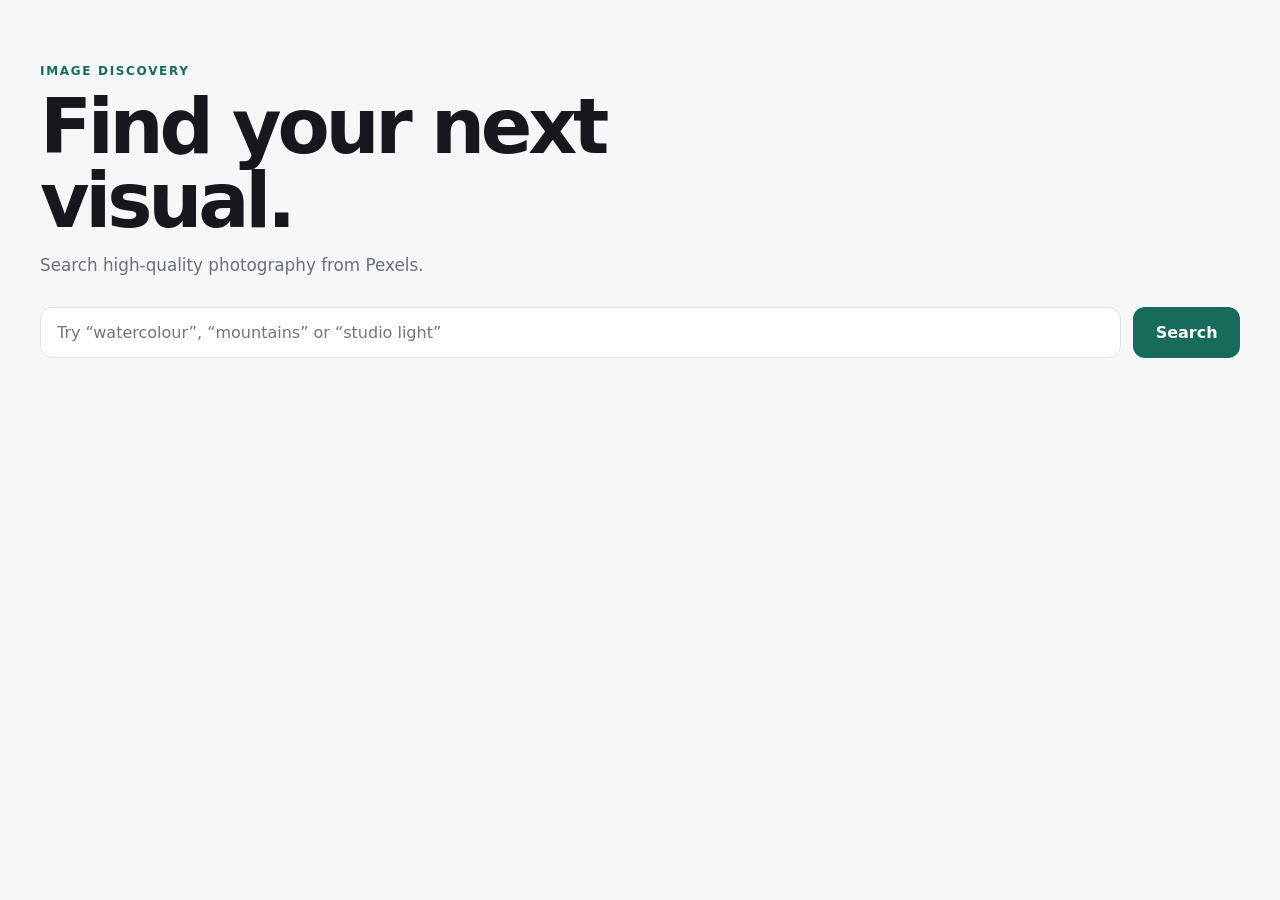
==== index.html @ 50cb4195 "Add files via upload" ====
<!doctype html>
<html lang="en">
<head>
  <meta charset="UTF-8">
  <meta name="viewport" content="width=device-width, initial-scale=1.0">
  <meta name="description" content="Search high-quality photos from Pexels.">
  <title>Pexels Image Search</title>
  <link rel="stylesheet" href="styles.css">
</head>
<body>
  <main class="container">
    <header class="hero">
      <p class="eyebrow">IMAGE DISCOVERY</p>
      <h1>Find your next visual.</h1>
      <p class="intro">Search high-quality photography from Pexels.</p>
    </header>

    <form id="search-form" class="search-form" role="search">
      <label class="sr-only" for="search-input">Search photos</label>
      <input
        id="search-input"
        name="query"
        type="search"
        placeholder="Try “watercolour”, “mountains” or “studio light”"
        autocomplete="off"
        required
      >
      <button type="submit">Search</button>
    </form>

    <div id="status" class="status" role="status" aria-live="polite"></div>
    <section id="results" class="results-grid" aria-label="Search results"></section>
  </main>

  <template id="photo-template">
    <article class="photo-card">
      <a class="photo-link" target="_blank" rel="noopener noreferrer">
        <img class="photo" loading="lazy" decoding="async" alt="">
        <div class="photo-details">
          <span class="photographer"></span>
          <span class="view-label">View on Pexels →</span>
        </div>
      </a>
    </article>
  </template>

  <script src="script.js" defer></script>
</body>
</html>
---- styles.css ----
:root {
  color-scheme: light;
  --background: #f6f7f8;
  --surface: #ffffff;
  --text: #16181d;
  --muted: #68707c;
  --accent: #176b5b;
  --accent-hover: #105447;
  --border: #dfe3e8;
  --shadow: 0 12px 30px rgb(25 33 45 / 8%);
}

* { box-sizing: border-box; }

body {
  margin: 0;
  min-width: 320px;
  min-height: 100vh;
  background: var(--background);
  color: var(--text);
  font-family: Inter, ui-sans-serif, system-ui, -apple-system, BlinkMacSystemFont, "Segoe UI", sans-serif;
}

.container {
  width: min(1200px, calc(100% - 2rem));
  margin-inline: auto;
  padding: 4rem 0;
}

.hero { max-width: 680px; }

.eyebrow {
  margin: 0 0 0.75rem;
  color: var(--accent);
  font-size: 0.75rem;
  font-weight: 800;
  letter-spacing: 0.14em;
}

h1 {
  margin: 0;
  font-size: clamp(2.25rem, 7vw, 4.75rem);
  line-height: 0.98;
  letter-spacing: -0.055em;
}

.intro {
  margin: 1rem 0 0;
  color: var(--muted);
  font-size: 1.05rem;
}

.search-form {
  display: flex;
  gap: 0.75rem;
  margin: 2rem 0 1.25rem;
}

.search-form input {
  width: 100%;
  min-width: 0;
  padding: 0.95rem 1rem;
  border: 1px solid var(--border);
  border-radius: 0.75rem;
  background: var(--surface);
  color: var(--text);
  font: inherit;
  outline: none;
}

.search-form input:focus {
  border-color: var(--accent);
  box-shadow: 0 0 0 3px rgb(23 107 91 / 15%);
}

.search-form button {
  padding: 0.95rem 1.4rem;
  border: 0;
  border-radius: 0.75rem;
  background: var(--accent);
  color: #fff;
  font: inherit;
  font-weight: 700;
  cursor: pointer;
}

.search-form button:hover { background: var(--accent-hover); }
.search-form button:disabled { cursor: wait; opacity: 0.65; }

.status {
  min-height: 1.5rem;
  margin-bottom: 1rem;
  color: var(--muted);
}

.status.error { color: #a12622; }

.loader {
  display: inline-block;
  width: 1rem;
  height: 1rem;
  margin-right: 0.5rem;
  border: 2px solid var(--border);
  border-top-color: var(--accent);
  border-radius: 50%;
  vertical-align: -0.15rem;
  animation: spin 0.75s linear infinite;
}

@keyframes spin { to { transform: rotate(360deg); } }

.results-grid {
  display: grid;
  grid-template-columns: repeat(auto-fill, minmax(240px, 1fr));
  gap: 1rem;
}

.photo-card {
  overflow: hidden;
  border: 1px solid var(--border);
  border-radius: 1rem;
  background: var(--surface);
  box-shadow: var(--shadow);
}

.photo-link { color: inherit; text-decoration: none; }

.photo {
  display: block;
  width: 100%;
  aspect-ratio: 4 / 3;
  object-fit: cover;
  background: var(--border);
  transition: transform 180ms ease;
}

.photo-card:hover .photo { transform: scale(1.025); }

.photo-details {
  display: flex;
  justify-content: space-between;
  gap: 1rem;
  padding: 0.85rem 1rem;
  font-size: 0.83rem;
}

.photographer { font-weight: 700; }
.view-label { color: var(--muted); white-space: nowrap; }

.sr-only {
  position: absolute;
  width: 1px;
  height: 1px;
  padding: 0;
  margin: -1px;
  overflow: hidden;
  clip: rect(0, 0, 0, 0);
  white-space: nowrap;
  border: 0;
}

@media (max-width: 560px) {
  .container { padding: 2.5rem 0; }
  .search-form { flex-direction: column; }
  .search-form button { width: 100%; }
  .results-grid { grid-template-columns: repeat(2, minmax(0, 1fr)); }
  .photo-details { display: block; }
  .view-label { display: none; }
}
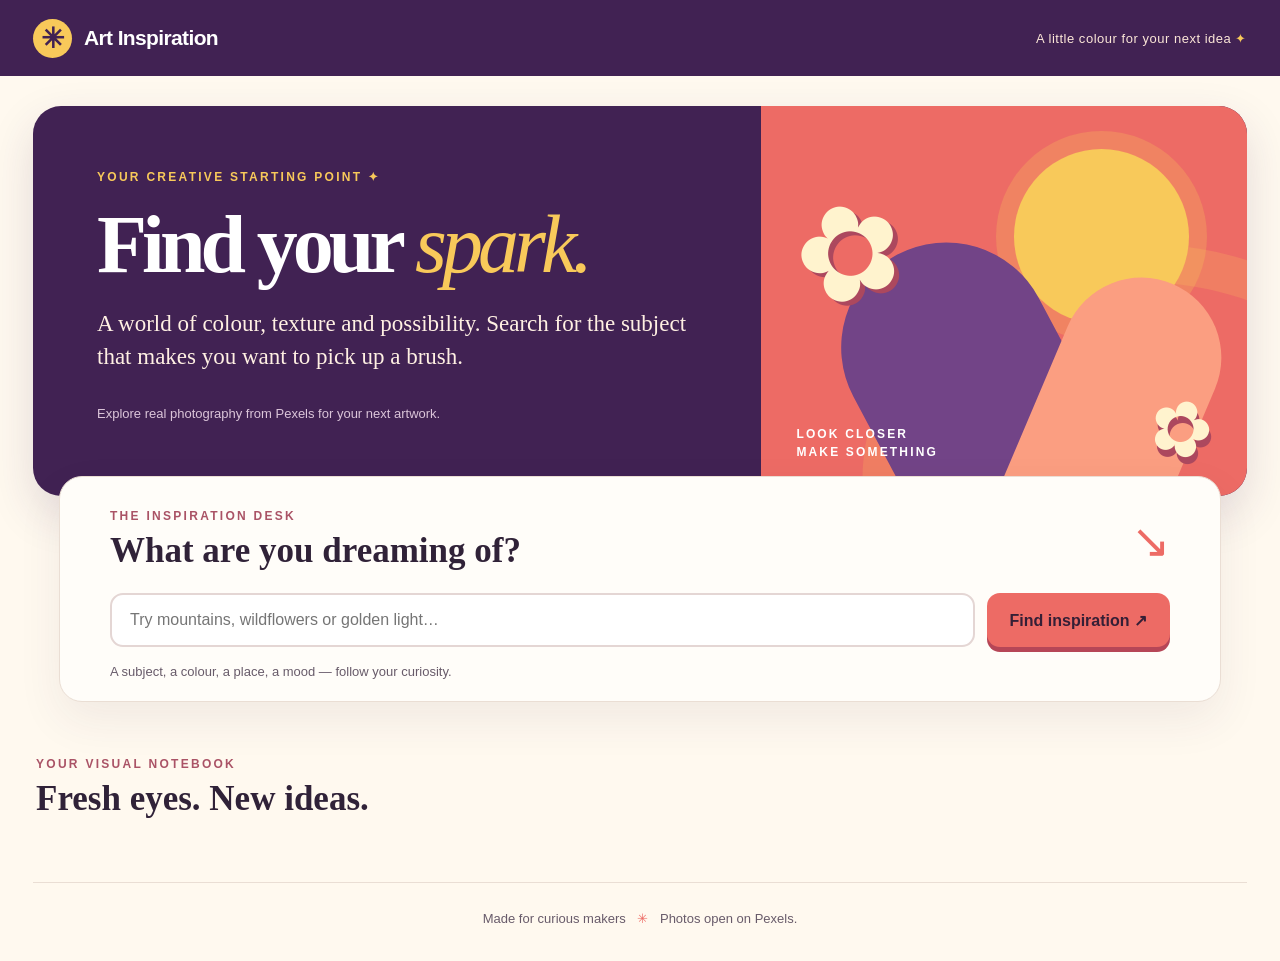
==== commit 39152842: "Add files via upload" ====
--- a/index.html
+++ b/index.html
@@ -3,33 +3,50 @@
 <head>
   <meta charset="UTF-8">
   <meta name="viewport" content="width=device-width, initial-scale=1.0">
-  <meta name="description" content="Search high-quality photos from Pexels.">
-  <title>Pexels Image Search</title>
+  <meta name="description" content="A colourful place to find photographic inspiration for your next artwork.">
+  <meta name="theme-color" content="#412253">
+  <title>Art Inspiration | Find your spark</title>
   <link rel="stylesheet" href="styles.css">
 </head>
 <body>
+  <header class="site-header">
+    <div class="header-inner">
+      <a class="brand" href="/" aria-label="Art Inspiration home"><span class="brand-mark" aria-hidden="true">✳</span> Art Inspiration</a>
+      <span class="header-note">A little colour for your next idea <span aria-hidden="true">✦</span></span>
+    </div>
+  </header>
   <main class="container">
     <header class="hero">
-      <p class="eyebrow">IMAGE DISCOVERY</p>
-      <h1>Find your next visual.</h1>
-      <p class="intro">Search high-quality photography from Pexels.</p>
+      <div class="hero-copy">
+        <p class="eyebrow">YOUR CREATIVE STARTING POINT <span aria-hidden="true">✦</span></p>
+        <h1>Find your <em>spark.</em></h1>
+        <p class="intro">A world of colour, texture and possibility. Search for the subject that makes you want to pick up a brush.</p>
+        <p class="hero-footnote">Explore real photography from Pexels for your next artwork.</p>
+      </div>
+      <div class="artwork" aria-hidden="true"><div class="sun"></div><div class="arch arch-one"></div><div class="arch arch-two"></div><div class="flower flower-one">✿</div><div class="flower flower-two">✿</div><span class="artwork-caption">LOOK CLOSER<br>MAKE SOMETHING</span></div>
     </header>
 
+    <section class="search-panel" aria-label="Find inspiration">
+      <div class="search-heading"><div><p class="section-kicker">THE INSPIRATION DESK</p><h2>What are you dreaming of?</h2></div><span class="handdrawn" aria-hidden="true">↘</span></div>
+
     <form id="search-form" class="search-form" role="search">
-      <label class="sr-only" for="search-input">Search photos</label>
+      <label class="sr-only" for="search-input">Search photos for art inspiration</label>
       <input
         id="search-input"
         name="query"
         type="search"
-        placeholder="Try “watercolour”, “mountains” or “studio light”"
+        placeholder="Try mountains, wildflowers or golden light…"
         autocomplete="off"
         required
       >
-      <button type="submit">Search</button>
+      <button type="submit">Find inspiration <span aria-hidden="true">↗</span></button>
     </form>
+    <p class="search-hint">A subject, a colour, a place, a mood — follow your curiosity.</p>
+    </section>
 
     <div id="status" class="status" role="status" aria-live="polite"></div>
-    <section id="results" class="results-grid" aria-label="Search results"></section>
+    <section class="gallery-section" aria-label="Search results"><div class="gallery-heading"><p class="section-kicker">YOUR VISUAL NOTEBOOK</p><h2>Fresh eyes. New ideas.</h2></div><div id="results" class="results-grid"></div></section>
+    <footer>Made for curious makers <span aria-hidden="true">✳</span> Photos open on Pexels.</footer>
   </main>
 
   <template id="photo-template">
--- a/styles.css
+++ b/styles.css
@@ -1,169 +1 @@
-:root {
-  color-scheme: light;
-  --background: #f6f7f8;
-  --surface: #ffffff;
-  --text: #16181d;
-  --muted: #68707c;
-  --accent: #176b5b;
-  --accent-hover: #105447;
-  --border: #dfe3e8;
-  --shadow: 0 12px 30px rgb(25 33 45 / 8%);
-}
-
-* { box-sizing: border-box; }
-
-body {
-  margin: 0;
-  min-width: 320px;
-  min-height: 100vh;
-  background: var(--background);
-  color: var(--text);
-  font-family: Inter, ui-sans-serif, system-ui, -apple-system, BlinkMacSystemFont, "Segoe UI", sans-serif;
-}
-
-.container {
-  width: min(1200px, calc(100% - 2rem));
-  margin-inline: auto;
-  padding: 4rem 0;
-}
-
-.hero { max-width: 680px; }
-
-.eyebrow {
-  margin: 0 0 0.75rem;
-  color: var(--accent);
-  font-size: 0.75rem;
-  font-weight: 800;
-  letter-spacing: 0.14em;
-}
-
-h1 {
-  margin: 0;
-  font-size: clamp(2.25rem, 7vw, 4.75rem);
-  line-height: 0.98;
-  letter-spacing: -0.055em;
-}
-
-.intro {
-  margin: 1rem 0 0;
-  color: var(--muted);
-  font-size: 1.05rem;
-}
-
-.search-form {
-  display: flex;
-  gap: 0.75rem;
-  margin: 2rem 0 1.25rem;
-}
-
-.search-form input {
-  width: 100%;
-  min-width: 0;
-  padding: 0.95rem 1rem;
-  border: 1px solid var(--border);
-  border-radius: 0.75rem;
-  background: var(--surface);
-  color: var(--text);
-  font: inherit;
-  outline: none;
-}
-
-.search-form input:focus {
-  border-color: var(--accent);
-  box-shadow: 0 0 0 3px rgb(23 107 91 / 15%);
-}
-
-.search-form button {
-  padding: 0.95rem 1.4rem;
-  border: 0;
-  border-radius: 0.75rem;
-  background: var(--accent);
-  color: #fff;
-  font: inherit;
-  font-weight: 700;
-  cursor: pointer;
-}
-
-.search-form button:hover { background: var(--accent-hover); }
-.search-form button:disabled { cursor: wait; opacity: 0.65; }
-
-.status {
-  min-height: 1.5rem;
-  margin-bottom: 1rem;
-  color: var(--muted);
-}
-
-.status.error { color: #a12622; }
-
-.loader {
-  display: inline-block;
-  width: 1rem;
-  height: 1rem;
-  margin-right: 0.5rem;
-  border: 2px solid var(--border);
-  border-top-color: var(--accent);
-  border-radius: 50%;
-  vertical-align: -0.15rem;
-  animation: spin 0.75s linear infinite;
-}
-
-@keyframes spin { to { transform: rotate(360deg); } }
-
-.results-grid {
-  display: grid;
-  grid-template-columns: repeat(auto-fill, minmax(240px, 1fr));
-  gap: 1rem;
-}
-
-.photo-card {
-  overflow: hidden;
-  border: 1px solid var(--border);
-  border-radius: 1rem;
-  background: var(--surface);
-  box-shadow: var(--shadow);
-}
-
-.photo-link { color: inherit; text-decoration: none; }
-
-.photo {
-  display: block;
-  width: 100%;
-  aspect-ratio: 4 / 3;
-  object-fit: cover;
-  background: var(--border);
-  transition: transform 180ms ease;
-}
-
-.photo-card:hover .photo { transform: scale(1.025); }
-
-.photo-details {
-  display: flex;
-  justify-content: space-between;
-  gap: 1rem;
-  padding: 0.85rem 1rem;
-  font-size: 0.83rem;
-}
-
-.photographer { font-weight: 700; }
-.view-label { color: var(--muted); white-space: nowrap; }
-
-.sr-only {
-  position: absolute;
-  width: 1px;
-  height: 1px;
-  padding: 0;
-  margin: -1px;
-  overflow: hidden;
-  clip: rect(0, 0, 0, 0);
-  white-space: nowrap;
-  border: 0;
-}
-
-@media (max-width: 560px) {
-  .container { padding: 2.5rem 0; }
-  .search-form { flex-direction: column; }
-  .search-form button { width: 100%; }
-  .results-grid { grid-template-columns: repeat(2, minmax(0, 1fr)); }
-  .photo-details { display: block; }
-  .view-label { display: none; }
-}
+:root{color-scheme:light;--plum:#412253;--ink:#302238;--muted:#685b6a;--cream:#fff9ef;--coral:#ed6b65;--yellow:#f8c95a;--line:#eaded4}*{box-sizing:border-box}html{scroll-behavior:smooth}body{margin:0;min-width:320px;background:var(--cream);color:var(--ink);font-family:Trebuchet MS,Arial,sans-serif}button,input{font:inherit}.site-header{background:var(--plum);color:white}.header-inner{max-width:1270px;margin:auto;min-height:76px;padding:12px 28px;display:flex;justify-content:space-between;align-items:center;gap:20px}.brand{color:white;text-decoration:none;font-size:21px;font-weight:900;letter-spacing:-.03em;display:flex;align-items:center;gap:12px}.brand-mark{display:grid;place-items:center;background:var(--yellow);color:var(--plum);height:39px;width:39px;border-radius:50%;font-size:28px}.header-note{color:#fce7d8;font-size:13px;letter-spacing:.04em}.header-note span{color:var(--yellow)}.container{max-width:1270px;margin:auto;padding:30px 28px 0}.hero{min-height:390px;display:grid;grid-template-columns:1.2fr .8fr;overflow:hidden;border-radius:28px;background:var(--plum);color:white;box-shadow:0 18px 45px #41225325}.hero-copy{padding:clamp(32px,5vw,68px);position:relative;z-index:1}.eyebrow,.section-kicker{font-size:12px;font-weight:900;letter-spacing:.19em;text-transform:uppercase}.eyebrow{color:var(--yellow);margin:0 0 20px}.hero h1{font-family:Georgia,serif;font-weight:700;font-size:clamp(54px,6.4vw,92px);line-height:.99;letter-spacing:-.06em;margin:0}.hero h1 em{color:var(--yellow);font-weight:400}.intro{font-family:Georgia,serif;font-size:clamp(18px,2vw,23px);line-height:1.45;max-width:600px;color:#fff0e3;margin:22px 0}.hero-footnote{font-size:13px;color:#dbc5d9;margin:32px 0 0}.artwork{position:relative;min-height:390px;background:#ed6b65;overflow:hidden}.artwork:before{content:"";position:absolute;inset:-40px;border:38px solid #f8c95a33;border-radius:50%;transform:translate(25%,38%)}.sun{position:absolute;width:175px;height:175px;background:#f8c95a;border-radius:50%;right:12%;top:11%;box-shadow:0 0 0 18px #f8c95a40}.arch{position:absolute;border-radius:210px 210px 0 0;bottom:-60px;transform:rotate(-28deg)}.arch-one{height:320px;width:210px;background:#724487;right:35%}.arch-two{height:300px;width:160px;background:#fb9e81;right:11%;bottom:-76px;transform:rotate(23deg)}.flower{position:absolute;z-index:2;color:#fff3ce;text-shadow:4px 6px 0 #ac485e}.flower-one{font-size:130px;top:18%;left:7%;transform:rotate(-20deg)}.flower-two{font-size:76px;bottom:6%;right:7%;transform:rotate(20deg)}.artwork-caption{position:absolute;bottom:35px;left:35px;z-index:3;color:white;font-size:12px;line-height:1.5;font-weight:900;letter-spacing:.18em}.search-panel{position:relative;margin:-20px auto 0;width:calc(100% - 52px);padding:32px clamp(20px,4vw,50px) 22px;background:#fffdf9;border:1px solid var(--line);border-radius:23px;box-shadow:0 18px 45px #41225313}.search-heading{display:flex;justify-content:space-between;align-items:center}.section-kicker{color:#aa5366;margin:0 0 8px}.search-heading h2,.gallery-heading h2{font-family:Georgia,serif;font-size:clamp(25px,3vw,35px);line-height:1.15;margin:0}.handdrawn{font-size:47px;color:var(--coral);line-height:1}.search-form{display:flex;gap:12px;margin-top:22px}.search-form input{flex:1;min-width:0;padding:16px 18px;border:2px solid #e4d6d4;border-radius:13px;background:#fff;color:var(--ink);outline:none}.search-form input:focus{border-color:#a35da7;box-shadow:0 0 0 3px #a35da72b}.search-form button{border:0;background:var(--coral);color:#351f36;border-radius:13px;padding:16px 23px;font-weight:900;white-space:nowrap;cursor:pointer;box-shadow:0 5px 0 #b64657}.search-form button:hover{background:var(--yellow);box-shadow:0 5px 0 #c89736}.search-form button:focus-visible,.brand:focus-visible,.photo-link:focus-visible{outline:3px solid #9557a6;outline-offset:3px}.search-form button:disabled{opacity:.65;cursor:wait}.search-hint{color:var(--muted);font-size:13px;margin:17px 0 0}.status{min-height:27px;margin:28px 26px 0;color:var(--muted);font-size:14px}.status.error{color:#a12622}.loader{display:inline-block;width:1rem;height:1rem;margin-right:.5rem;border:2px solid var(--line);border-top-color:var(--coral);border-radius:50%;vertical-align:-.15rem;animation:spin .75s linear infinite}@keyframes spin{to{transform:rotate(360deg)}}.gallery-section{padding:0 0 42px}.gallery-heading{margin:0 0 20px;padding:0 3px}.results-grid{display:grid;grid-template-columns:repeat(auto-fill,minmax(245px,1fr));gap:18px}.photo-card{background:#fff;border:1px solid var(--line);border-radius:16px;overflow:hidden;box-shadow:0 7px 22px #41225313;transition:transform .18s ease,box-shadow .18s ease}.photo-card:hover{transform:translateY(-4px);box-shadow:0 15px 30px #41225325}.photo-link{display:block;color:inherit;text-decoration:none}.photo{display:block;width:100%;aspect-ratio:4/3;object-fit:cover;background:#eedfd7}.photo-details{display:flex;align-items:center;justify-content:space-between;gap:8px;padding:12px 15px;font-size:12px}.photographer{font-weight:800;overflow:hidden;text-overflow:ellipsis;white-space:nowrap}.view-label{color:#a34a5d;white-space:nowrap;font-weight:800}footer{border-top:1px solid var(--line);padding:28px 0 35px;color:var(--muted);text-align:center;font-size:13px}footer span{color:var(--coral);padding:0 8px}.sr-only{position:absolute;width:1px;height:1px;padding:0;margin:-1px;overflow:hidden;clip:rect(0,0,0,0);white-space:nowrap;border:0}@media(max-width:760px){.hero{grid-template-columns:1fr}.hero-copy{padding:38px 30px}.artwork{min-height:155px}.artwork .sun{width:95px;height:95px;top:8%;right:16%}.artwork .arch-one{height:240px;right:42%}.artwork .arch-two{height:220px;right:12%}.flower-one{font-size:80px;top:-18%}.flower-two{font-size:60px;bottom:0}.artwork-caption{bottom:12px;left:22px}.header-note{display:none}.container{padding:18px 16px 0}.search-panel{width:calc(100% - 16px);padding:25px 20px 20px}.status{margin:26px 8px 0}}@media(max-width:560px){.search-form{flex-direction:column}.search-form button{width:100%}.handdrawn{display:none}.results-grid{grid-template-columns:repeat(2,minmax(0,1fr));gap:10px}.photo-details{padding:10px}.view-label{display:none}.hero h1{font-size:clamp(49px,12vw,70px)}.hero-footnote{margin-top:20px}}@media(prefers-reduced-motion:reduce){*,*:before,*:after{animation-duration:.01ms!important;transition-duration:.01ms!important;scroll-behavior:auto!important}}
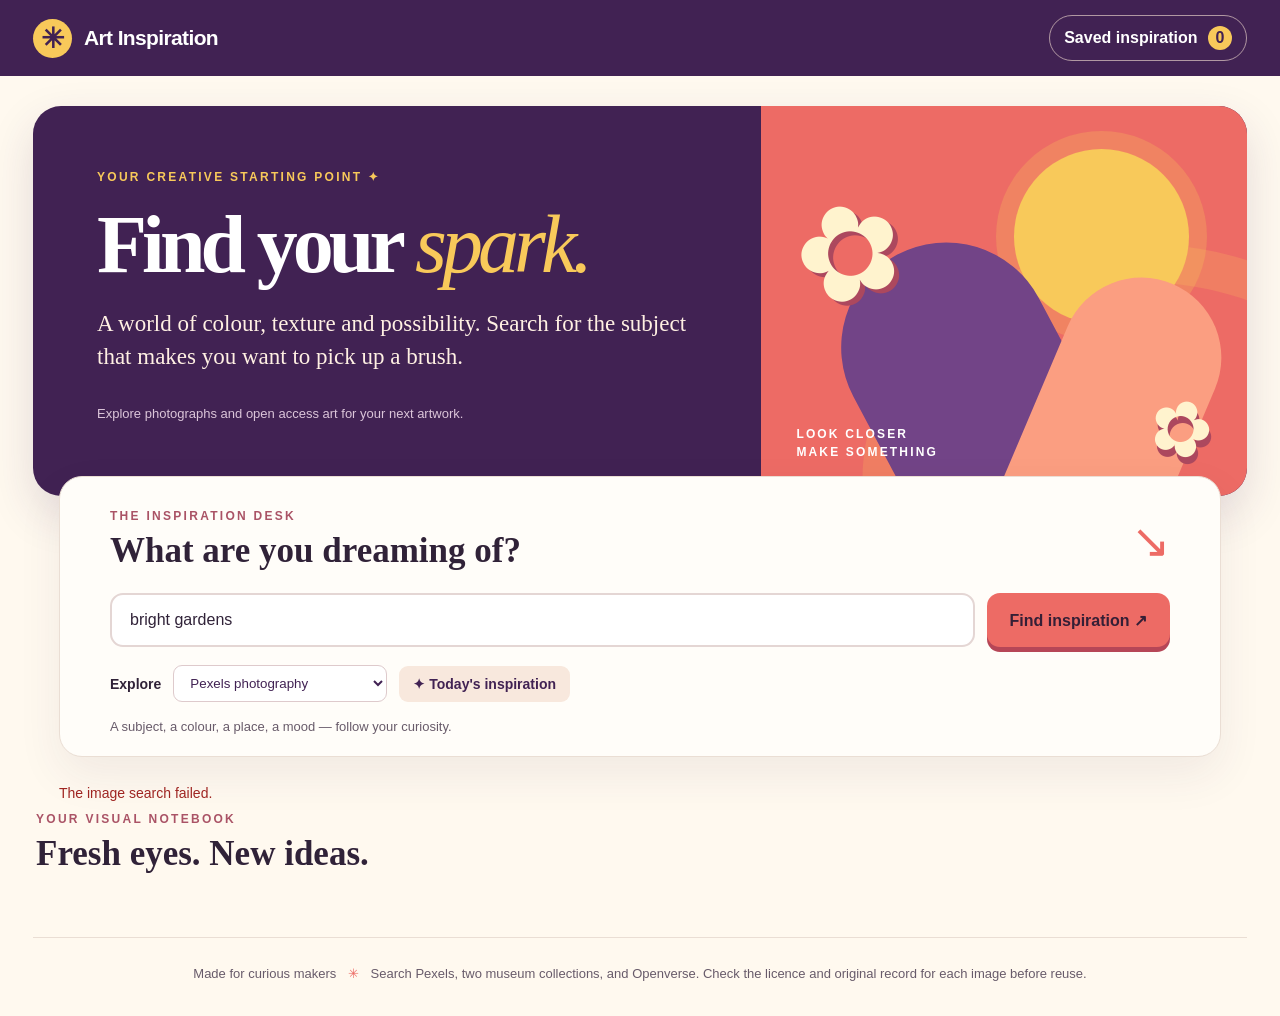
==== commit 4196fff8: "Add files via upload" ====
--- a/index.html
+++ b/index.html
@@ -6,13 +6,14 @@
   <meta name="description" content="A colourful place to find photographic inspiration for your next artwork.">
   <meta name="theme-color" content="#412253">
   <title>Art Inspiration | Find your spark</title>
+  <link rel="icon" type="image/svg+xml" href="favicon.svg">
   <link rel="stylesheet" href="styles.css">
 </head>
 <body>
   <header class="site-header">
     <div class="header-inner">
       <a class="brand" href="/" aria-label="Art Inspiration home"><span class="brand-mark" aria-hidden="true">✳</span> Art Inspiration</a>
-      <span class="header-note">A little colour for your next idea <span aria-hidden="true">✦</span></span>
+      <button id="saved-toggle" class="header-action" type="button">Saved inspiration <span id="saved-count">0</span></button>
     </div>
   </header>
   <main class="container">
@@ -21,7 +22,7 @@
         <p class="eyebrow">YOUR CREATIVE STARTING POINT <span aria-hidden="true">✦</span></p>
         <h1>Find your <em>spark.</em></h1>
         <p class="intro">A world of colour, texture and possibility. Search for the subject that makes you want to pick up a brush.</p>
-        <p class="hero-footnote">Explore real photography from Pexels for your next artwork.</p>
+        <p class="hero-footnote">Explore photographs and open access art for your next artwork.</p>
       </div>
       <div class="artwork" aria-hidden="true"><div class="sun"></div><div class="arch arch-one"></div><div class="arch arch-two"></div><div class="flower flower-one">✿</div><div class="flower flower-two">✿</div><span class="artwork-caption">LOOK CLOSER<br>MAKE SOMETHING</span></div>
     </header>
@@ -30,7 +31,7 @@
       <div class="search-heading"><div><p class="section-kicker">THE INSPIRATION DESK</p><h2>What are you dreaming of?</h2></div><span class="handdrawn" aria-hidden="true">↘</span></div>
 
     <form id="search-form" class="search-form" role="search">
-      <label class="sr-only" for="search-input">Search photos for art inspiration</label>
+      <label class="sr-only" for="search-input">Search images for art inspiration</label>
       <input
         id="search-input"
         name="query"
@@ -41,13 +42,16 @@
       >
       <button type="submit">Find inspiration <span aria-hidden="true">↗</span></button>
     </form>
+    <div class="search-options"><label for="source-select">Explore</label><select id="source-select"><option value="photos">Pexels photography</option><option value="art">Art Institute of Chicago</option><option value="cleveland">Cleveland Museum of Art</option><option value="openverse">Openverse art &amp; illustrations</option></select><button id="daily-button" type="button">✦ Today's inspiration</button></div>
     <p class="search-hint">A subject, a colour, a place, a mood — follow your curiosity.</p>
     </section>
 
     <div id="status" class="status" role="status" aria-live="polite"></div>
     <section class="gallery-section" aria-label="Search results"><div class="gallery-heading"><p class="section-kicker">YOUR VISUAL NOTEBOOK</p><h2>Fresh eyes. New ideas.</h2></div><div id="results" class="results-grid"></div></section>
-    <footer>Made for curious makers <span aria-hidden="true">✳</span> Photos open on Pexels.</footer>
+    <footer>Made for curious makers <span aria-hidden="true">✳</span> Search Pexels, two museum collections, and Openverse. Check the licence and original record for each image before reuse.</footer>
   </main>
+
+  <dialog id="saved-dialog" aria-labelledby="saved-heading"><div class="saved-head"><h2 id="saved-heading">Saved inspiration</h2><button id="saved-close" type="button" aria-label="Close saved inspiration">✕</button></div><p>Saved in this browser on this device. Clearing browser data removes these items.</p><div id="saved-items" class="saved-items"></div></dialog>
 
   <template id="photo-template">
     <article class="photo-card">
@@ -58,6 +62,8 @@
           <span class="view-label">View on Pexels →</span>
         </div>
       </a>
+      <div class="rights-details"><span class="source-name"></span><p class="credit-note"></p><a class="licence-link" target="_blank" rel="noopener noreferrer">View licence &amp; terms ↗</a></div>
+      <button type="button" class="save-photo" aria-label="Save inspiration">♡ Save</button>
     </article>
   </template>
 
--- a/styles.css
+++ b/styles.css
@@ -1 +1,3 @@
 :root{color-scheme:light;--plum:#412253;--ink:#302238;--muted:#685b6a;--cream:#fff9ef;--coral:#ed6b65;--yellow:#f8c95a;--line:#eaded4}*{box-sizing:border-box}html{scroll-behavior:smooth}body{margin:0;min-width:320px;background:var(--cream);color:var(--ink);font-family:Trebuchet MS,Arial,sans-serif}button,input{font:inherit}.site-header{background:var(--plum);color:white}.header-inner{max-width:1270px;margin:auto;min-height:76px;padding:12px 28px;display:flex;justify-content:space-between;align-items:center;gap:20px}.brand{color:white;text-decoration:none;font-size:21px;font-weight:900;letter-spacing:-.03em;display:flex;align-items:center;gap:12px}.brand-mark{display:grid;place-items:center;background:var(--yellow);color:var(--plum);height:39px;width:39px;border-radius:50%;font-size:28px}.header-note{color:#fce7d8;font-size:13px;letter-spacing:.04em}.header-note span{color:var(--yellow)}.container{max-width:1270px;margin:auto;padding:30px 28px 0}.hero{min-height:390px;display:grid;grid-template-columns:1.2fr .8fr;overflow:hidden;border-radius:28px;background:var(--plum);color:white;box-shadow:0 18px 45px #41225325}.hero-copy{padding:clamp(32px,5vw,68px);position:relative;z-index:1}.eyebrow,.section-kicker{font-size:12px;font-weight:900;letter-spacing:.19em;text-transform:uppercase}.eyebrow{color:var(--yellow);margin:0 0 20px}.hero h1{font-family:Georgia,serif;font-weight:700;font-size:clamp(54px,6.4vw,92px);line-height:.99;letter-spacing:-.06em;margin:0}.hero h1 em{color:var(--yellow);font-weight:400}.intro{font-family:Georgia,serif;font-size:clamp(18px,2vw,23px);line-height:1.45;max-width:600px;color:#fff0e3;margin:22px 0}.hero-footnote{font-size:13px;color:#dbc5d9;margin:32px 0 0}.artwork{position:relative;min-height:390px;background:#ed6b65;overflow:hidden}.artwork:before{content:"";position:absolute;inset:-40px;border:38px solid #f8c95a33;border-radius:50%;transform:translate(25%,38%)}.sun{position:absolute;width:175px;height:175px;background:#f8c95a;border-radius:50%;right:12%;top:11%;box-shadow:0 0 0 18px #f8c95a40}.arch{position:absolute;border-radius:210px 210px 0 0;bottom:-60px;transform:rotate(-28deg)}.arch-one{height:320px;width:210px;background:#724487;right:35%}.arch-two{height:300px;width:160px;background:#fb9e81;right:11%;bottom:-76px;transform:rotate(23deg)}.flower{position:absolute;z-index:2;color:#fff3ce;text-shadow:4px 6px 0 #ac485e}.flower-one{font-size:130px;top:18%;left:7%;transform:rotate(-20deg)}.flower-two{font-size:76px;bottom:6%;right:7%;transform:rotate(20deg)}.artwork-caption{position:absolute;bottom:35px;left:35px;z-index:3;color:white;font-size:12px;line-height:1.5;font-weight:900;letter-spacing:.18em}.search-panel{position:relative;margin:-20px auto 0;width:calc(100% - 52px);padding:32px clamp(20px,4vw,50px) 22px;background:#fffdf9;border:1px solid var(--line);border-radius:23px;box-shadow:0 18px 45px #41225313}.search-heading{display:flex;justify-content:space-between;align-items:center}.section-kicker{color:#aa5366;margin:0 0 8px}.search-heading h2,.gallery-heading h2{font-family:Georgia,serif;font-size:clamp(25px,3vw,35px);line-height:1.15;margin:0}.handdrawn{font-size:47px;color:var(--coral);line-height:1}.search-form{display:flex;gap:12px;margin-top:22px}.search-form input{flex:1;min-width:0;padding:16px 18px;border:2px solid #e4d6d4;border-radius:13px;background:#fff;color:var(--ink);outline:none}.search-form input:focus{border-color:#a35da7;box-shadow:0 0 0 3px #a35da72b}.search-form button{border:0;background:var(--coral);color:#351f36;border-radius:13px;padding:16px 23px;font-weight:900;white-space:nowrap;cursor:pointer;box-shadow:0 5px 0 #b64657}.search-form button:hover{background:var(--yellow);box-shadow:0 5px 0 #c89736}.search-form button:focus-visible,.brand:focus-visible,.photo-link:focus-visible{outline:3px solid #9557a6;outline-offset:3px}.search-form button:disabled{opacity:.65;cursor:wait}.search-hint{color:var(--muted);font-size:13px;margin:17px 0 0}.status{min-height:27px;margin:28px 26px 0;color:var(--muted);font-size:14px}.status.error{color:#a12622}.loader{display:inline-block;width:1rem;height:1rem;margin-right:.5rem;border:2px solid var(--line);border-top-color:var(--coral);border-radius:50%;vertical-align:-.15rem;animation:spin .75s linear infinite}@keyframes spin{to{transform:rotate(360deg)}}.gallery-section{padding:0 0 42px}.gallery-heading{margin:0 0 20px;padding:0 3px}.results-grid{display:grid;grid-template-columns:repeat(auto-fill,minmax(245px,1fr));gap:18px}.photo-card{background:#fff;border:1px solid var(--line);border-radius:16px;overflow:hidden;box-shadow:0 7px 22px #41225313;transition:transform .18s ease,box-shadow .18s ease}.photo-card:hover{transform:translateY(-4px);box-shadow:0 15px 30px #41225325}.photo-link{display:block;color:inherit;text-decoration:none}.photo{display:block;width:100%;aspect-ratio:4/3;object-fit:cover;background:#eedfd7}.photo-details{display:flex;align-items:center;justify-content:space-between;gap:8px;padding:12px 15px;font-size:12px}.photographer{font-weight:800;overflow:hidden;text-overflow:ellipsis;white-space:nowrap}.view-label{color:#a34a5d;white-space:nowrap;font-weight:800}footer{border-top:1px solid var(--line);padding:28px 0 35px;color:var(--muted);text-align:center;font-size:13px}footer span{color:var(--coral);padding:0 8px}.sr-only{position:absolute;width:1px;height:1px;padding:0;margin:-1px;overflow:hidden;clip:rect(0,0,0,0);white-space:nowrap;border:0}@media(max-width:760px){.hero{grid-template-columns:1fr}.hero-copy{padding:38px 30px}.artwork{min-height:155px}.artwork .sun{width:95px;height:95px;top:8%;right:16%}.artwork .arch-one{height:240px;right:42%}.artwork .arch-two{height:220px;right:12%}.flower-one{font-size:80px;top:-18%}.flower-two{font-size:60px;bottom:0}.artwork-caption{bottom:12px;left:22px}.header-note{display:none}.container{padding:18px 16px 0}.search-panel{width:calc(100% - 16px);padding:25px 20px 20px}.status{margin:26px 8px 0}}@media(max-width:560px){.search-form{flex-direction:column}.search-form button{width:100%}.handdrawn{display:none}.results-grid{grid-template-columns:repeat(2,minmax(0,1fr));gap:10px}.photo-details{padding:10px}.view-label{display:none}.hero h1{font-size:clamp(49px,12vw,70px)}.hero-footnote{margin-top:20px}}@media(prefers-reduced-motion:reduce){*,*:before,*:after{animation-duration:.01ms!important;transition-duration:.01ms!important;scroll-behavior:auto!important}}
+.header-action{border:1px solid #fce7d899;color:white;background:transparent;border-radius:24px;padding:10px 14px;font-weight:800;cursor:pointer}.header-action span{display:inline-grid;place-items:center;background:var(--yellow);color:var(--plum);min-width:24px;height:24px;border-radius:50%;margin-left:6px}.search-options{display:flex;align-items:center;gap:12px;flex-wrap:wrap;margin-top:18px;font-size:14px;font-weight:800}.search-options select{background:white;color:var(--plum);padding:9px 12px;border:1px solid #decacc;border-radius:9px}.search-options button{background:#f8e8dd;color:var(--plum);padding:10px 14px;border:0;border-radius:9px;font-weight:800;cursor:pointer}.search-options button:hover{background:var(--yellow)}.photo-card{position:relative}.save-photo{position:absolute;right:10px;top:10px;border:0;border-radius:99px;background:#fffdf9;color:var(--plum);padding:8px 11px;font-weight:800;box-shadow:0 2px 9px #0004;cursor:pointer}.save-photo[aria-pressed=true]{background:var(--yellow)}dialog{border:0;border-radius:18px;max-height:85vh;width:min(680px,calc(100% - 24px));padding:25px;color:var(--ink);box-shadow:0 20px 70px #20142880}dialog::backdrop{background:#281b36a8}.saved-head{display:flex;justify-content:space-between;align-items:center}.saved-head h2{font-family:Georgia,serif;margin:0}.saved-head button{border:0;background:none;font-size:22px;cursor:pointer}.saved-items{display:grid;gap:10px;max-height:60vh;overflow:auto;margin-top:16px}.saved-row{display:grid;grid-template-columns:70px 1fr auto;gap:12px;align-items:center;border:1px solid var(--line);padding:8px;border-radius:12px}.saved-row img{width:70px;height:65px;object-fit:cover;border-radius:8px}.saved-row a{color:var(--plum);font-size:14px}.saved-row button{border:0;border-radius:7px;background:#f8e8dd;padding:9px;cursor:pointer}@media(max-width:560px){.header-inner{padding:10px 15px}.brand{font-size:17px}.header-action{font-size:12px;padding:7px}.saved-row{grid-template-columns:48px 1fr auto;gap:7px}.saved-row img{width:48px;height:50px}.saved-row a{font-size:12px}}
+.rights-details{border-top:1px solid var(--line);padding:10px 15px 14px;min-height:104px;font-size:12px;line-height:1.45}.source-name{display:block;font-weight:900;color:#793c63}.credit-note{margin:5px 0;color:var(--muted)}.licence-link{color:#9a3c54;font-weight:800;text-decoration:underline;text-underline-offset:2px}.saved-info{min-width:0;display:grid;gap:3px}.saved-info a,.saved-info small{overflow-wrap:anywhere}.saved-info small{color:var(--muted);font-size:11px}.search-options select{max-width:min(100%,320px)}@media(max-width:560px){.rights-details{padding:9px;min-height:125px;font-size:11px}.photo-details{min-height:42px}.saved-row .saved-info a{font-size:11px}}
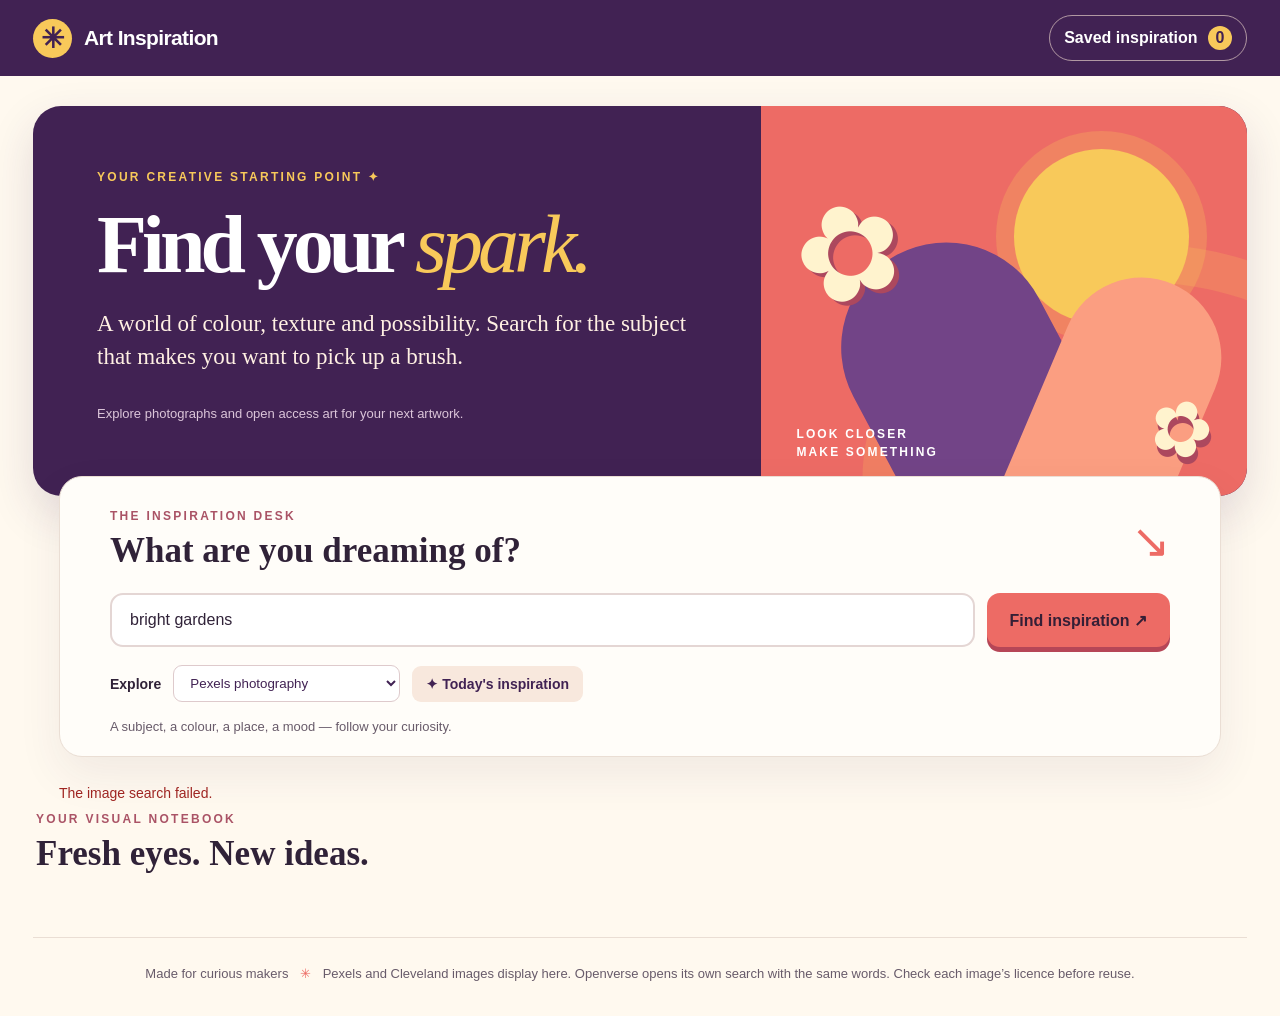
==== commit 88ea726a: "Add files via upload" ====
--- a/index.html
+++ b/index.html
@@ -42,13 +42,13 @@
       >
       <button type="submit">Find inspiration <span aria-hidden="true">↗</span></button>
     </form>
-    <div class="search-options"><label for="source-select">Explore</label><select id="source-select"><option value="photos">Pexels photography</option><option value="art">Art Institute of Chicago</option><option value="cleveland">Cleveland Museum of Art</option><option value="openverse">Openverse art &amp; illustrations</option></select><button id="daily-button" type="button">✦ Today's inspiration</button></div>
+    <div class="search-options"><label for="source-select">Explore</label><select id="source-select"><option value="photos">Pexels photography</option><option value="cleveland">Cleveland Museum of Art</option><option value="openverse">Openverse (opens its website)</option></select><button id="daily-button" type="button">✦ Today's inspiration</button></div>
     <p class="search-hint">A subject, a colour, a place, a mood — follow your curiosity.</p>
     </section>
 
     <div id="status" class="status" role="status" aria-live="polite"></div>
     <section class="gallery-section" aria-label="Search results"><div class="gallery-heading"><p class="section-kicker">YOUR VISUAL NOTEBOOK</p><h2>Fresh eyes. New ideas.</h2></div><div id="results" class="results-grid"></div></section>
-    <footer>Made for curious makers <span aria-hidden="true">✳</span> Search Pexels, two museum collections, and Openverse. Check the licence and original record for each image before reuse.</footer>
+    <footer>Made for curious makers <span aria-hidden="true">✳</span> Pexels and Cleveland images display here. Openverse opens its own search with the same words. Check each image’s licence before reuse.</footer>
   </main>
 
   <dialog id="saved-dialog" aria-labelledby="saved-heading"><div class="saved-head"><h2 id="saved-heading">Saved inspiration</h2><button id="saved-close" type="button" aria-label="Close saved inspiration">✕</button></div><p>Saved in this browser on this device. Clearing browser data removes these items.</p><div id="saved-items" class="saved-items"></div></dialog>
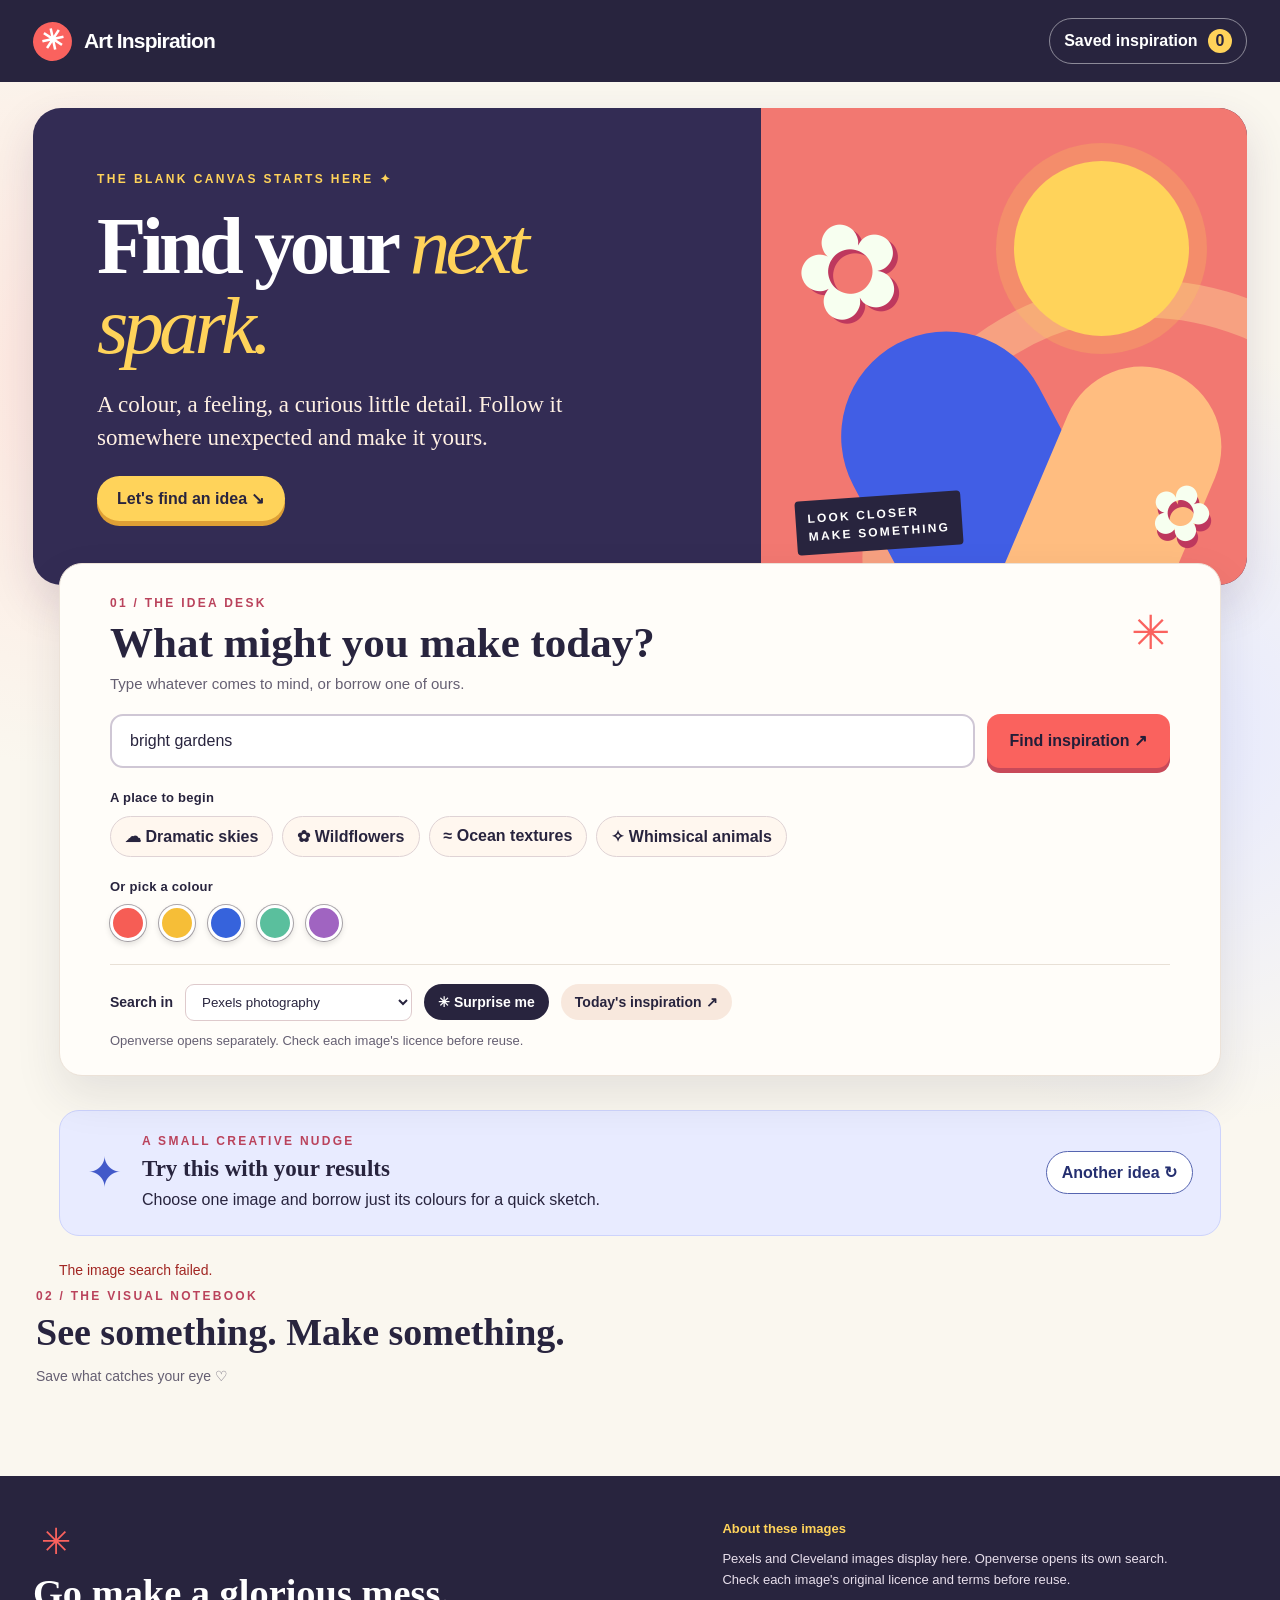
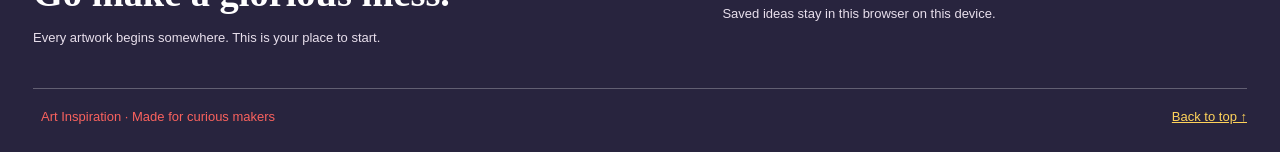
==== commit 7aef85a8: "Add files via upload" ====
--- a/index.html
+++ b/index.html
@@ -3,13 +3,13 @@
 <head>
   <meta charset="UTF-8">
   <meta name="viewport" content="width=device-width, initial-scale=1.0">
-  <meta name="description" content="A colourful place to find photographic inspiration for your next artwork.">
+  <meta name="description" content="Find colour, images and creative prompts to get past the blank canvas.">
   <meta name="theme-color" content="#412253">
   <title>Art Inspiration | Find your spark</title>
   <link rel="icon" type="image/svg+xml" href="favicon.svg">
   <link rel="stylesheet" href="styles.css">
 </head>
-<body>
+<body id="top">
   <header class="site-header">
     <div class="header-inner">
       <a class="brand" href="/" aria-label="Art Inspiration home"><span class="brand-mark" aria-hidden="true">✳</span> Art Inspiration</a>
@@ -19,16 +19,17 @@
   <main class="container">
     <header class="hero">
       <div class="hero-copy">
-        <p class="eyebrow">YOUR CREATIVE STARTING POINT <span aria-hidden="true">✦</span></p>
-        <h1>Find your <em>spark.</em></h1>
-        <p class="intro">A world of colour, texture and possibility. Search for the subject that makes you want to pick up a brush.</p>
-        <p class="hero-footnote">Explore photographs and open access art for your next artwork.</p>
+        <p class="eyebrow">THE BLANK CANVAS STARTS HERE <span aria-hidden="true">✦</span></p>
+        <h1>Find your <em>next spark.</em></h1>
+        <p class="intro">A colour, a feeling, a curious little detail. Follow it somewhere unexpected and make it yours.</p>
+        <a class="hero-cta" href="#find">Let's find an idea ↘</a>
       </div>
       <div class="artwork" aria-hidden="true"><div class="sun"></div><div class="arch arch-one"></div><div class="arch arch-two"></div><div class="flower flower-one">✿</div><div class="flower flower-two">✿</div><span class="artwork-caption">LOOK CLOSER<br>MAKE SOMETHING</span></div>
     </header>
 
-    <section class="search-panel" aria-label="Find inspiration">
-      <div class="search-heading"><div><p class="section-kicker">THE INSPIRATION DESK</p><h2>What are you dreaming of?</h2></div><span class="handdrawn" aria-hidden="true">↘</span></div>
+    <section class="search-panel" id="find" aria-label="Find inspiration">
+      <div class="search-heading"><div><p class="section-kicker">01 / THE IDEA DESK</p><h2>What might you make today?</h2></div><span class="handdrawn" aria-hidden="true">✳</span></div>
+      <p class="search-intro">Type whatever comes to mind, or borrow one of ours.</p>
 
     <form id="search-form" class="search-form" role="search">
       <label class="sr-only" for="search-input">Search images for art inspiration</label>
@@ -36,22 +37,37 @@
         id="search-input"
         name="query"
         type="search"
-        placeholder="Try mountains, wildflowers or golden light…"
+        placeholder="Try wildflowers, stormy skies, or orange and blue…"
         autocomplete="off"
         required
       >
       <button type="submit">Find inspiration <span aria-hidden="true">↗</span></button>
     </form>
-    <div class="search-options"><label for="source-select">Explore</label><select id="source-select"><option value="photos">Pexels photography</option><option value="cleveland">Cleveland Museum of Art</option><option value="openverse">Openverse (opens its website)</option></select><button id="daily-button" type="button">✦ Today's inspiration</button></div>
-    <p class="search-hint">A subject, a colour, a place, a mood — follow your curiosity.</p>
+    <div class="starting-points"><span class="option-label">A place to begin</span><div class="idea-chips" aria-label="Suggested searches">
+      <button type="button" class="idea-chip" data-query="dramatic skies">☁ Dramatic skies</button>
+      <button type="button" class="idea-chip" data-query="colourful wildflowers">✿ Wildflowers</button>
+      <button type="button" class="idea-chip" data-query="ocean textures">≈ Ocean textures</button>
+      <button type="button" class="idea-chip" data-query="whimsical animals">✧ Whimsical animals</button>
+    </div></div>
+    <div class="colour-starters"><span class="option-label">Or pick a colour</span><div class="colour-chips" aria-label="Search by colour">
+      <button type="button" class="colour-chip" style="--chip:#f65d55" data-query="vivid coral red" aria-label="Search coral red" title="Coral red"></button>
+      <button type="button" class="colour-chip" style="--chip:#f6be37" data-query="golden yellow" aria-label="Search golden yellow" title="Golden yellow"></button>
+      <button type="button" class="colour-chip" style="--chip:#3663dc" data-query="electric blue" aria-label="Search electric blue" title="Electric blue"></button>
+      <button type="button" class="colour-chip" style="--chip:#5abf9d" data-query="vivid green" aria-label="Search vivid green" title="Vivid green"></button>
+      <button type="button" class="colour-chip" style="--chip:#a064c1" data-query="purple violet" aria-label="Search purple violet" title="Purple violet"></button>
+    </div></div>
+    <div class="search-options"><label for="source-select">Search in</label><select id="source-select"><option value="photos">Pexels photography</option><option value="cleveland">Cleveland Museum of Art</option><option value="openverse">Openverse (opens its website)</option></select><button id="surprise-button" type="button">✳ Surprise me</button><button id="daily-button" type="button">Today's inspiration ↗</button></div>
+    <p class="search-hint">Openverse opens separately. Check each image's licence before reuse.</p>
     </section>
 
+    <section class="prompt-panel" aria-labelledby="prompt-heading"><span class="prompt-icon" aria-hidden="true">✦</span><div><p class="section-kicker">A SMALL CREATIVE NUDGE</p><h2 id="prompt-heading">Try this with your results</h2><p id="creative-prompt">Choose one image and borrow just its colours for a quick sketch.</p></div><button id="prompt-button" type="button">Another idea ↻</button></section>
+
     <div id="status" class="status" role="status" aria-live="polite"></div>
-    <section class="gallery-section" aria-label="Search results"><div class="gallery-heading"><p class="section-kicker">YOUR VISUAL NOTEBOOK</p><h2>Fresh eyes. New ideas.</h2></div><div id="results" class="results-grid"></div></section>
-    <footer>Made for curious makers <span aria-hidden="true">✳</span> Pexels and Cleveland images display here. Openverse opens its own search with the same words. Check each image’s licence before reuse.</footer>
+    <section class="gallery-section" aria-label="Search results"><div class="gallery-heading"><p class="section-kicker">02 / THE VISUAL NOTEBOOK</p><h2>See something. Make something.</h2><p>Save what catches your eye ♡</p></div><div id="results" class="results-grid"></div></section>
+    <footer><div class="footer-main"><div><span class="footer-star" aria-hidden="true">✳</span><h2>Go make a glorious mess.</h2><p>Every artwork begins somewhere. This is your place to start.</p></div><div><strong>About these images</strong><p>Pexels and Cleveland images display here. Openverse opens its own search. Check each image's original licence and terms before reuse.</p><p>Saved ideas stay in this browser on this device.</p></div></div><div class="footer-bottom"><span>Art Inspiration · Made for curious makers</span><a href="#top">Back to top ↑</a></div></footer>
   </main>
 
-  <dialog id="saved-dialog" aria-labelledby="saved-heading"><div class="saved-head"><h2 id="saved-heading">Saved inspiration</h2><button id="saved-close" type="button" aria-label="Close saved inspiration">✕</button></div><p>Saved in this browser on this device. Clearing browser data removes these items.</p><div id="saved-items" class="saved-items"></div></dialog>
+  <dialog id="saved-dialog" aria-labelledby="saved-heading"><div class="saved-head"><h2 id="saved-heading">Your saved ideas</h2><button id="saved-close" type="button" aria-label="Close saved ideas">✕</button></div><p>Saved in this browser on this device. Clearing browser data removes them. Add a note to remember what caught your eye.</p><div id="saved-items" class="saved-items"></div></dialog>
 
   <template id="photo-template">
     <article class="photo-card">
--- a/styles.css
+++ b/styles.css
@@ -1,3 +1,12 @@
 :root{color-scheme:light;--plum:#412253;--ink:#302238;--muted:#685b6a;--cream:#fff9ef;--coral:#ed6b65;--yellow:#f8c95a;--line:#eaded4}*{box-sizing:border-box}html{scroll-behavior:smooth}body{margin:0;min-width:320px;background:var(--cream);color:var(--ink);font-family:Trebuchet MS,Arial,sans-serif}button,input{font:inherit}.site-header{background:var(--plum);color:white}.header-inner{max-width:1270px;margin:auto;min-height:76px;padding:12px 28px;display:flex;justify-content:space-between;align-items:center;gap:20px}.brand{color:white;text-decoration:none;font-size:21px;font-weight:900;letter-spacing:-.03em;display:flex;align-items:center;gap:12px}.brand-mark{display:grid;place-items:center;background:var(--yellow);color:var(--plum);height:39px;width:39px;border-radius:50%;font-size:28px}.header-note{color:#fce7d8;font-size:13px;letter-spacing:.04em}.header-note span{color:var(--yellow)}.container{max-width:1270px;margin:auto;padding:30px 28px 0}.hero{min-height:390px;display:grid;grid-template-columns:1.2fr .8fr;overflow:hidden;border-radius:28px;background:var(--plum);color:white;box-shadow:0 18px 45px #41225325}.hero-copy{padding:clamp(32px,5vw,68px);position:relative;z-index:1}.eyebrow,.section-kicker{font-size:12px;font-weight:900;letter-spacing:.19em;text-transform:uppercase}.eyebrow{color:var(--yellow);margin:0 0 20px}.hero h1{font-family:Georgia,serif;font-weight:700;font-size:clamp(54px,6.4vw,92px);line-height:.99;letter-spacing:-.06em;margin:0}.hero h1 em{color:var(--yellow);font-weight:400}.intro{font-family:Georgia,serif;font-size:clamp(18px,2vw,23px);line-height:1.45;max-width:600px;color:#fff0e3;margin:22px 0}.hero-footnote{font-size:13px;color:#dbc5d9;margin:32px 0 0}.artwork{position:relative;min-height:390px;background:#ed6b65;overflow:hidden}.artwork:before{content:"";position:absolute;inset:-40px;border:38px solid #f8c95a33;border-radius:50%;transform:translate(25%,38%)}.sun{position:absolute;width:175px;height:175px;background:#f8c95a;border-radius:50%;right:12%;top:11%;box-shadow:0 0 0 18px #f8c95a40}.arch{position:absolute;border-radius:210px 210px 0 0;bottom:-60px;transform:rotate(-28deg)}.arch-one{height:320px;width:210px;background:#724487;right:35%}.arch-two{height:300px;width:160px;background:#fb9e81;right:11%;bottom:-76px;transform:rotate(23deg)}.flower{position:absolute;z-index:2;color:#fff3ce;text-shadow:4px 6px 0 #ac485e}.flower-one{font-size:130px;top:18%;left:7%;transform:rotate(-20deg)}.flower-two{font-size:76px;bottom:6%;right:7%;transform:rotate(20deg)}.artwork-caption{position:absolute;bottom:35px;left:35px;z-index:3;color:white;font-size:12px;line-height:1.5;font-weight:900;letter-spacing:.18em}.search-panel{position:relative;margin:-20px auto 0;width:calc(100% - 52px);padding:32px clamp(20px,4vw,50px) 22px;background:#fffdf9;border:1px solid var(--line);border-radius:23px;box-shadow:0 18px 45px #41225313}.search-heading{display:flex;justify-content:space-between;align-items:center}.section-kicker{color:#aa5366;margin:0 0 8px}.search-heading h2,.gallery-heading h2{font-family:Georgia,serif;font-size:clamp(25px,3vw,35px);line-height:1.15;margin:0}.handdrawn{font-size:47px;color:var(--coral);line-height:1}.search-form{display:flex;gap:12px;margin-top:22px}.search-form input{flex:1;min-width:0;padding:16px 18px;border:2px solid #e4d6d4;border-radius:13px;background:#fff;color:var(--ink);outline:none}.search-form input:focus{border-color:#a35da7;box-shadow:0 0 0 3px #a35da72b}.search-form button{border:0;background:var(--coral);color:#351f36;border-radius:13px;padding:16px 23px;font-weight:900;white-space:nowrap;cursor:pointer;box-shadow:0 5px 0 #b64657}.search-form button:hover{background:var(--yellow);box-shadow:0 5px 0 #c89736}.search-form button:focus-visible,.brand:focus-visible,.photo-link:focus-visible{outline:3px solid #9557a6;outline-offset:3px}.search-form button:disabled{opacity:.65;cursor:wait}.search-hint{color:var(--muted);font-size:13px;margin:17px 0 0}.status{min-height:27px;margin:28px 26px 0;color:var(--muted);font-size:14px}.status.error{color:#a12622}.loader{display:inline-block;width:1rem;height:1rem;margin-right:.5rem;border:2px solid var(--line);border-top-color:var(--coral);border-radius:50%;vertical-align:-.15rem;animation:spin .75s linear infinite}@keyframes spin{to{transform:rotate(360deg)}}.gallery-section{padding:0 0 42px}.gallery-heading{margin:0 0 20px;padding:0 3px}.results-grid{display:grid;grid-template-columns:repeat(auto-fill,minmax(245px,1fr));gap:18px}.photo-card{background:#fff;border:1px solid var(--line);border-radius:16px;overflow:hidden;box-shadow:0 7px 22px #41225313;transition:transform .18s ease,box-shadow .18s ease}.photo-card:hover{transform:translateY(-4px);box-shadow:0 15px 30px #41225325}.photo-link{display:block;color:inherit;text-decoration:none}.photo{display:block;width:100%;aspect-ratio:4/3;object-fit:cover;background:#eedfd7}.photo-details{display:flex;align-items:center;justify-content:space-between;gap:8px;padding:12px 15px;font-size:12px}.photographer{font-weight:800;overflow:hidden;text-overflow:ellipsis;white-space:nowrap}.view-label{color:#a34a5d;white-space:nowrap;font-weight:800}footer{border-top:1px solid var(--line);padding:28px 0 35px;color:var(--muted);text-align:center;font-size:13px}footer span{color:var(--coral);padding:0 8px}.sr-only{position:absolute;width:1px;height:1px;padding:0;margin:-1px;overflow:hidden;clip:rect(0,0,0,0);white-space:nowrap;border:0}@media(max-width:760px){.hero{grid-template-columns:1fr}.hero-copy{padding:38px 30px}.artwork{min-height:155px}.artwork .sun{width:95px;height:95px;top:8%;right:16%}.artwork .arch-one{height:240px;right:42%}.artwork .arch-two{height:220px;right:12%}.flower-one{font-size:80px;top:-18%}.flower-two{font-size:60px;bottom:0}.artwork-caption{bottom:12px;left:22px}.header-note{display:none}.container{padding:18px 16px 0}.search-panel{width:calc(100% - 16px);padding:25px 20px 20px}.status{margin:26px 8px 0}}@media(max-width:560px){.search-form{flex-direction:column}.search-form button{width:100%}.handdrawn{display:none}.results-grid{grid-template-columns:repeat(2,minmax(0,1fr));gap:10px}.photo-details{padding:10px}.view-label{display:none}.hero h1{font-size:clamp(49px,12vw,70px)}.hero-footnote{margin-top:20px}}@media(prefers-reduced-motion:reduce){*,*:before,*:after{animation-duration:.01ms!important;transition-duration:.01ms!important;scroll-behavior:auto!important}}
 .header-action{border:1px solid #fce7d899;color:white;background:transparent;border-radius:24px;padding:10px 14px;font-weight:800;cursor:pointer}.header-action span{display:inline-grid;place-items:center;background:var(--yellow);color:var(--plum);min-width:24px;height:24px;border-radius:50%;margin-left:6px}.search-options{display:flex;align-items:center;gap:12px;flex-wrap:wrap;margin-top:18px;font-size:14px;font-weight:800}.search-options select{background:white;color:var(--plum);padding:9px 12px;border:1px solid #decacc;border-radius:9px}.search-options button{background:#f8e8dd;color:var(--plum);padding:10px 14px;border:0;border-radius:9px;font-weight:800;cursor:pointer}.search-options button:hover{background:var(--yellow)}.photo-card{position:relative}.save-photo{position:absolute;right:10px;top:10px;border:0;border-radius:99px;background:#fffdf9;color:var(--plum);padding:8px 11px;font-weight:800;box-shadow:0 2px 9px #0004;cursor:pointer}.save-photo[aria-pressed=true]{background:var(--yellow)}dialog{border:0;border-radius:18px;max-height:85vh;width:min(680px,calc(100% - 24px));padding:25px;color:var(--ink);box-shadow:0 20px 70px #20142880}dialog::backdrop{background:#281b36a8}.saved-head{display:flex;justify-content:space-between;align-items:center}.saved-head h2{font-family:Georgia,serif;margin:0}.saved-head button{border:0;background:none;font-size:22px;cursor:pointer}.saved-items{display:grid;gap:10px;max-height:60vh;overflow:auto;margin-top:16px}.saved-row{display:grid;grid-template-columns:70px 1fr auto;gap:12px;align-items:center;border:1px solid var(--line);padding:8px;border-radius:12px}.saved-row img{width:70px;height:65px;object-fit:cover;border-radius:8px}.saved-row a{color:var(--plum);font-size:14px}.saved-row button{border:0;border-radius:7px;background:#f8e8dd;padding:9px;cursor:pointer}@media(max-width:560px){.header-inner{padding:10px 15px}.brand{font-size:17px}.header-action{font-size:12px;padding:7px}.saved-row{grid-template-columns:48px 1fr auto;gap:7px}.saved-row img{width:48px;height:50px}.saved-row a{font-size:12px}}
 .rights-details{border-top:1px solid var(--line);padding:10px 15px 14px;min-height:104px;font-size:12px;line-height:1.45}.source-name{display:block;font-weight:900;color:#793c63}.credit-note{margin:5px 0;color:var(--muted)}.licence-link{color:#9a3c54;font-weight:800;text-decoration:underline;text-underline-offset:2px}.saved-info{min-width:0;display:grid;gap:3px}.saved-info a,.saved-info small{overflow-wrap:anywhere}.saved-info small{color:var(--muted);font-size:11px}.search-options select{max-width:min(100%,320px)}@media(max-width:560px){.rights-details{padding:9px;min-height:125px;font-size:11px}.photo-details{min-height:42px}.saved-row .saved-info a{font-size:11px}}
+
+/* 2026 visual refresh: energetic studio, quiet results */
+:root{--plum:#28243e;--ink:#28243e;--muted:#655f72;--cream:#faf7ef;--coral:#fa625e;--yellow:#ffd35a;--line:#e8e0d6}
+body{background:radial-gradient(circle at 7% 21%,#ffe7df 0,transparent 22%),radial-gradient(circle at 92% 42%,#e7eaff 0,transparent 25%),var(--cream);font-family:"Trebuchet MS",Arial,sans-serif}
+.site-header{background:var(--plum)}.header-inner{min-height:82px}.brand{line-height:.93;letter-spacing:-.04em}.brand-mark{background:var(--coral);color:white;transform:rotate(-12deg)}.header-tagline{font-family:Georgia,serif;font-style:italic;color:#f7e8d4;font-size:16px}.header-action{border-color:#fff7;transition:background .2s}.header-action:hover{background:#ffffff20}
+.container{padding-top:26px}.hero{background:#332c54;min-height:430px}.hero-copy{padding:clamp(38px,5vw,72px)}.hero h1{max-width:670px;font-size:clamp(54px,6.3vw,92px)}.hero h1 em{color:var(--yellow)}.eyebrow{letter-spacing:.2em}.intro{max-width:540px}.hero-cta{display:inline-flex;align-items:center;gap:20px;padding:13px 20px;border-radius:99px;background:var(--yellow);color:var(--ink);font-weight:900;text-decoration:none;box-shadow:0 5px 0 #de9f35;transition:transform .2s}.hero-cta:hover{transform:translateY(-3px)}.hero-cta:focus-visible{outline:3px solid white;outline-offset:4px}.artwork{background:#f27871}.artwork:before{border-color:#fff3a155}.artwork-caption{background:#28243e;border-radius:4px;padding:9px 12px;transform:rotate(-4deg)}.sun{background:#ffd35a}.arch-one{background:#415ee5}.arch-two{background:#ffbd80}.flower{color:#f7fff0;text-shadow:4px 6px 0 #be385e}
+.search-panel{margin:-22px auto 0;width:calc(100% - 52px);background:#fffdf9;border:1px solid #ece2d8;box-shadow:0 20px 46px #28243e1a;padding-bottom:27px;scroll-margin-top:20px}.search-heading h2{font-size:clamp(29px,3.6vw,43px)}.section-kicker{color:#ba435c}.search-intro{margin:7px 0 0;color:var(--muted);font-size:15px}.search-form{margin-top:22px}.search-form input{border-color:#cfc7d5;font-size:16px}.search-form button{background:var(--coral);color:#241e38;box-shadow:0 5px 0 #c84959}.search-form button:hover{background:var(--yellow)}.option-label{display:block;color:var(--ink);font-weight:900;font-size:13px;letter-spacing:.02em}.starting-points,.colour-starters{margin-top:22px}.idea-chips,.colour-chips{display:flex;flex-wrap:wrap;gap:9px;margin-top:11px}.idea-chip{border:1px solid #dfd3d5;background:#fff7ef;border-radius:99px;padding:10px 14px;color:var(--plum);font-weight:800;cursor:pointer;transition:background .15s,transform .15s}.idea-chip:hover{background:#ffe5cf;transform:translateY(-2px)}.colour-chips{gap:13px}.colour-chip{width:36px;height:36px;background:var(--chip);border:3px solid white;box-shadow:0 0 0 1px #645c6a88,0 3px 6px #0002;border-radius:50%;cursor:pointer}.colour-chip:hover{transform:scale(1.14)}.search-options{padding-top:19px;border-top:1px solid var(--line);margin-top:23px}.search-options button{border-radius:99px}.search-options #surprise-button{background:var(--plum);color:white}.search-options #surprise-button:hover{background:#485fdb;color:white}.search-hint{margin:12px 0 0}.prompt-panel{display:flex;align-items:center;gap:20px;margin:34px 26px 26px;padding:23px 27px;background:#e8ebff;border:1px solid #cdd3fc;border-radius:20px}.prompt-icon{font-size:42px;color:#4259c9;line-height:1}.prompt-panel h2{font-family:Georgia,serif;font-size:23px;margin:0}.prompt-panel p:last-child{margin:6px 0 0;line-height:1.5}.prompt-panel button{margin-left:auto;flex:none;border:1px solid #5665b0;background:#fff;border-radius:99px;color:#252f70;padding:11px 15px;font-weight:900;cursor:pointer}.prompt-panel button:hover{background:#ffd35a}.status{margin-top:12px}.gallery-heading h2{font-size:clamp(27px,3vw,38px)}.gallery-heading p:last-child{color:var(--muted);font-size:14px}.photo-card{border-radius:16px}.photo-card:hover{transform:translateY(-3px)}.save-photo{background:#fff;color:var(--ink)}.save-photo[aria-pressed=true]{background:var(--yellow)}footer{background:var(--plum);color:#fff;margin:30px calc(50% - 50vw) 0;padding:45px max(28px,calc((100vw - 1214px)/2)) 28px;text-align:left;border:0}.footer-main{display:grid;grid-template-columns:1.2fr 1fr;gap:60px}.footer-main h2{font-family:Georgia,serif;font-size:clamp(28px,3vw,42px);margin:8px 0}.footer-main p{line-height:1.6;color:#e8dfec;max-width:470px}.footer-main strong{color:var(--yellow)}.footer-star{font-size:36px;color:var(--coral)}.footer-bottom{display:flex;justify-content:space-between;gap:18px;border-top:1px solid #ffffff45;margin-top:26px;padding-top:20px;color:#e8dfec}.footer-bottom a{color:var(--yellow)}.saved-info .saved-note{width:100%;padding:8px;border:1px solid #cfc7d5;border-radius:7px;font-size:13px}.saved-row{grid-template-columns:70px minmax(0,1fr) auto}.idea-chip:focus-visible,.colour-chip:focus-visible,.search-options button:focus-visible,.search-options select:focus-visible,.prompt-panel button:focus-visible,.header-action:focus-visible,.save-photo:focus-visible,.saved-note:focus-visible,.footer-bottom a:focus-visible{outline:3px solid #4259c9;outline-offset:3px}
+@media(max-width:760px){.header-tagline{display:none}.prompt-panel{margin-left:8px;margin-right:8px}.hero{min-height:0}.artwork{min-height:165px}.footer-main{gap:25px}}
+@media(max-width:560px){.hero-copy{padding:34px 28px 42px}.hero h1{font-size:clamp(50px,12vw,70px)}.search-panel{width:calc(100% - 8px);padding:26px 19px}.search-form{gap:10px}.search-options{align-items:stretch}.search-options label{width:100%}.search-options select{width:100%;max-width:none}.search-options button{flex:1}.prompt-panel{align-items:flex-start;flex-wrap:wrap;padding:19px;gap:12px}.prompt-icon{font-size:29px}.prompt-panel>div{flex:1 1 210px}.prompt-panel button{margin-left:0}.footer-main{grid-template-columns:1fr;gap:18px}.footer-bottom{flex-direction:column}footer{margin-top:22px;padding:36px 20px 25px}.saved-row{grid-template-columns:48px minmax(0,1fr);position:relative;padding-bottom:50px}.saved-row button{position:absolute;right:8px;bottom:8px}}
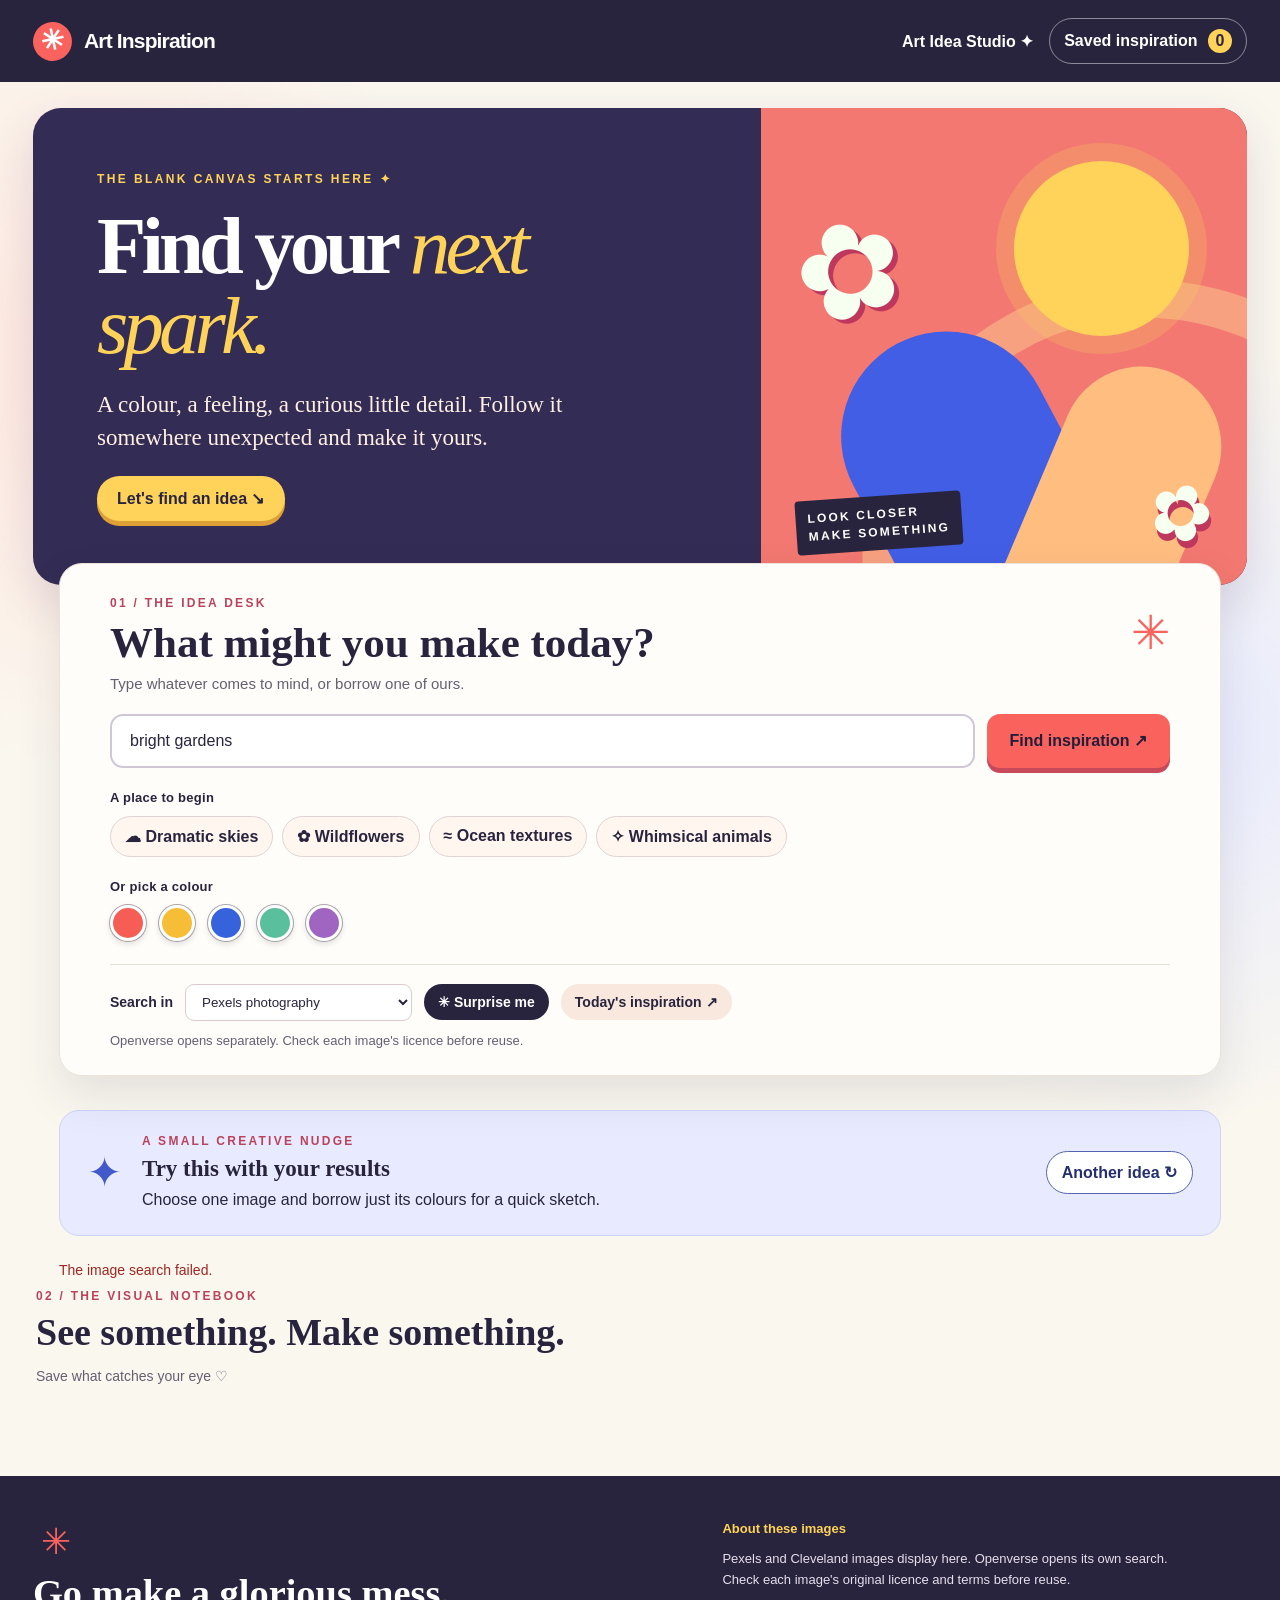
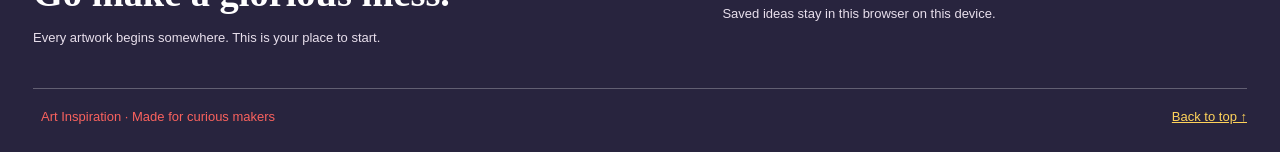
==== commit 47d89ac7: "Add files via upload" ====
--- a/index.html
+++ b/index.html
@@ -13,7 +13,7 @@
   <header class="site-header">
     <div class="header-inner">
       <a class="brand" href="/" aria-label="Art Inspiration home"><span class="brand-mark" aria-hidden="true">✳</span> Art Inspiration</a>
-      <button id="saved-toggle" class="header-action" type="button">Saved inspiration <span id="saved-count">0</span></button>
+      <nav class="header-nav" aria-label="Main"><a href="create.html">Art Idea Studio ✦</a><button id="saved-toggle" class="header-action" type="button">Saved inspiration <span id="saved-count">0</span></button></nav>
     </div>
   </header>
   <main class="container">
@@ -79,7 +79,7 @@
         </div>
       </a>
       <div class="rights-details"><span class="source-name"></span><p class="credit-note"></p><a class="licence-link" target="_blank" rel="noopener noreferrer">View licence &amp; terms ↗</a></div>
-      <button type="button" class="save-photo" aria-label="Save inspiration">♡ Save</button>
+      <div class="card-actions"><button type="button" class="use-photo" aria-label="Use as an art idea">Build idea ↗</button><button type="button" class="save-photo" aria-label="Save inspiration">♡ Save</button></div>
     </article>
   </template>
 
--- a/styles.css
+++ b/styles.css
@@ -10,3 +10,4 @@
 .search-panel{margin:-22px auto 0;width:calc(100% - 52px);background:#fffdf9;border:1px solid #ece2d8;box-shadow:0 20px 46px #28243e1a;padding-bottom:27px;scroll-margin-top:20px}.search-heading h2{font-size:clamp(29px,3.6vw,43px)}.section-kicker{color:#ba435c}.search-intro{margin:7px 0 0;color:var(--muted);font-size:15px}.search-form{margin-top:22px}.search-form input{border-color:#cfc7d5;font-size:16px}.search-form button{background:var(--coral);color:#241e38;box-shadow:0 5px 0 #c84959}.search-form button:hover{background:var(--yellow)}.option-label{display:block;color:var(--ink);font-weight:900;font-size:13px;letter-spacing:.02em}.starting-points,.colour-starters{margin-top:22px}.idea-chips,.colour-chips{display:flex;flex-wrap:wrap;gap:9px;margin-top:11px}.idea-chip{border:1px solid #dfd3d5;background:#fff7ef;border-radius:99px;padding:10px 14px;color:var(--plum);font-weight:800;cursor:pointer;transition:background .15s,transform .15s}.idea-chip:hover{background:#ffe5cf;transform:translateY(-2px)}.colour-chips{gap:13px}.colour-chip{width:36px;height:36px;background:var(--chip);border:3px solid white;box-shadow:0 0 0 1px #645c6a88,0 3px 6px #0002;border-radius:50%;cursor:pointer}.colour-chip:hover{transform:scale(1.14)}.search-options{padding-top:19px;border-top:1px solid var(--line);margin-top:23px}.search-options button{border-radius:99px}.search-options #surprise-button{background:var(--plum);color:white}.search-options #surprise-button:hover{background:#485fdb;color:white}.search-hint{margin:12px 0 0}.prompt-panel{display:flex;align-items:center;gap:20px;margin:34px 26px 26px;padding:23px 27px;background:#e8ebff;border:1px solid #cdd3fc;border-radius:20px}.prompt-icon{font-size:42px;color:#4259c9;line-height:1}.prompt-panel h2{font-family:Georgia,serif;font-size:23px;margin:0}.prompt-panel p:last-child{margin:6px 0 0;line-height:1.5}.prompt-panel button{margin-left:auto;flex:none;border:1px solid #5665b0;background:#fff;border-radius:99px;color:#252f70;padding:11px 15px;font-weight:900;cursor:pointer}.prompt-panel button:hover{background:#ffd35a}.status{margin-top:12px}.gallery-heading h2{font-size:clamp(27px,3vw,38px)}.gallery-heading p:last-child{color:var(--muted);font-size:14px}.photo-card{border-radius:16px}.photo-card:hover{transform:translateY(-3px)}.save-photo{background:#fff;color:var(--ink)}.save-photo[aria-pressed=true]{background:var(--yellow)}footer{background:var(--plum);color:#fff;margin:30px calc(50% - 50vw) 0;padding:45px max(28px,calc((100vw - 1214px)/2)) 28px;text-align:left;border:0}.footer-main{display:grid;grid-template-columns:1.2fr 1fr;gap:60px}.footer-main h2{font-family:Georgia,serif;font-size:clamp(28px,3vw,42px);margin:8px 0}.footer-main p{line-height:1.6;color:#e8dfec;max-width:470px}.footer-main strong{color:var(--yellow)}.footer-star{font-size:36px;color:var(--coral)}.footer-bottom{display:flex;justify-content:space-between;gap:18px;border-top:1px solid #ffffff45;margin-top:26px;padding-top:20px;color:#e8dfec}.footer-bottom a{color:var(--yellow)}.saved-info .saved-note{width:100%;padding:8px;border:1px solid #cfc7d5;border-radius:7px;font-size:13px}.saved-row{grid-template-columns:70px minmax(0,1fr) auto}.idea-chip:focus-visible,.colour-chip:focus-visible,.search-options button:focus-visible,.search-options select:focus-visible,.prompt-panel button:focus-visible,.header-action:focus-visible,.save-photo:focus-visible,.saved-note:focus-visible,.footer-bottom a:focus-visible{outline:3px solid #4259c9;outline-offset:3px}
 @media(max-width:760px){.header-tagline{display:none}.prompt-panel{margin-left:8px;margin-right:8px}.hero{min-height:0}.artwork{min-height:165px}.footer-main{gap:25px}}
 @media(max-width:560px){.hero-copy{padding:34px 28px 42px}.hero h1{font-size:clamp(50px,12vw,70px)}.search-panel{width:calc(100% - 8px);padding:26px 19px}.search-form{gap:10px}.search-options{align-items:stretch}.search-options label{width:100%}.search-options select{width:100%;max-width:none}.search-options button{flex:1}.prompt-panel{align-items:flex-start;flex-wrap:wrap;padding:19px;gap:12px}.prompt-icon{font-size:29px}.prompt-panel>div{flex:1 1 210px}.prompt-panel button{margin-left:0}.footer-main{grid-template-columns:1fr;gap:18px}.footer-bottom{flex-direction:column}footer{margin-top:22px;padding:36px 20px 25px}.saved-row{grid-template-columns:48px minmax(0,1fr);position:relative;padding-bottom:50px}.saved-row button{position:absolute;right:8px;bottom:8px}}
+.header-nav{display:flex;align-items:center;gap:16px}.header-nav>a{color:white;font-weight:900;text-decoration:none}.header-nav>a:hover{text-decoration:underline;text-underline-offset:5px}.card-actions .use-photo{border:0;background:#28243e;color:white;border-radius:99px;padding:9px 12px;font-weight:900;cursor:pointer}.card-actions .use-photo:hover{background:#4259c9}.card-actions{display:flex;justify-content:space-between;align-items:center;padding:0 12px 12px;gap:8px}.card-actions .save-photo{position:static;box-shadow:none;border:1px solid #ded6db}.card-actions button:focus-visible,.header-nav>a:focus-visible{outline:3px solid #4259c9;outline-offset:3px}@media(max-width:560px){.header-nav{gap:8px}.header-nav>a{font-size:12px}.card-actions{padding:0 8px 8px;gap:4px}.card-actions button{font-size:11px;padding:7px}}
